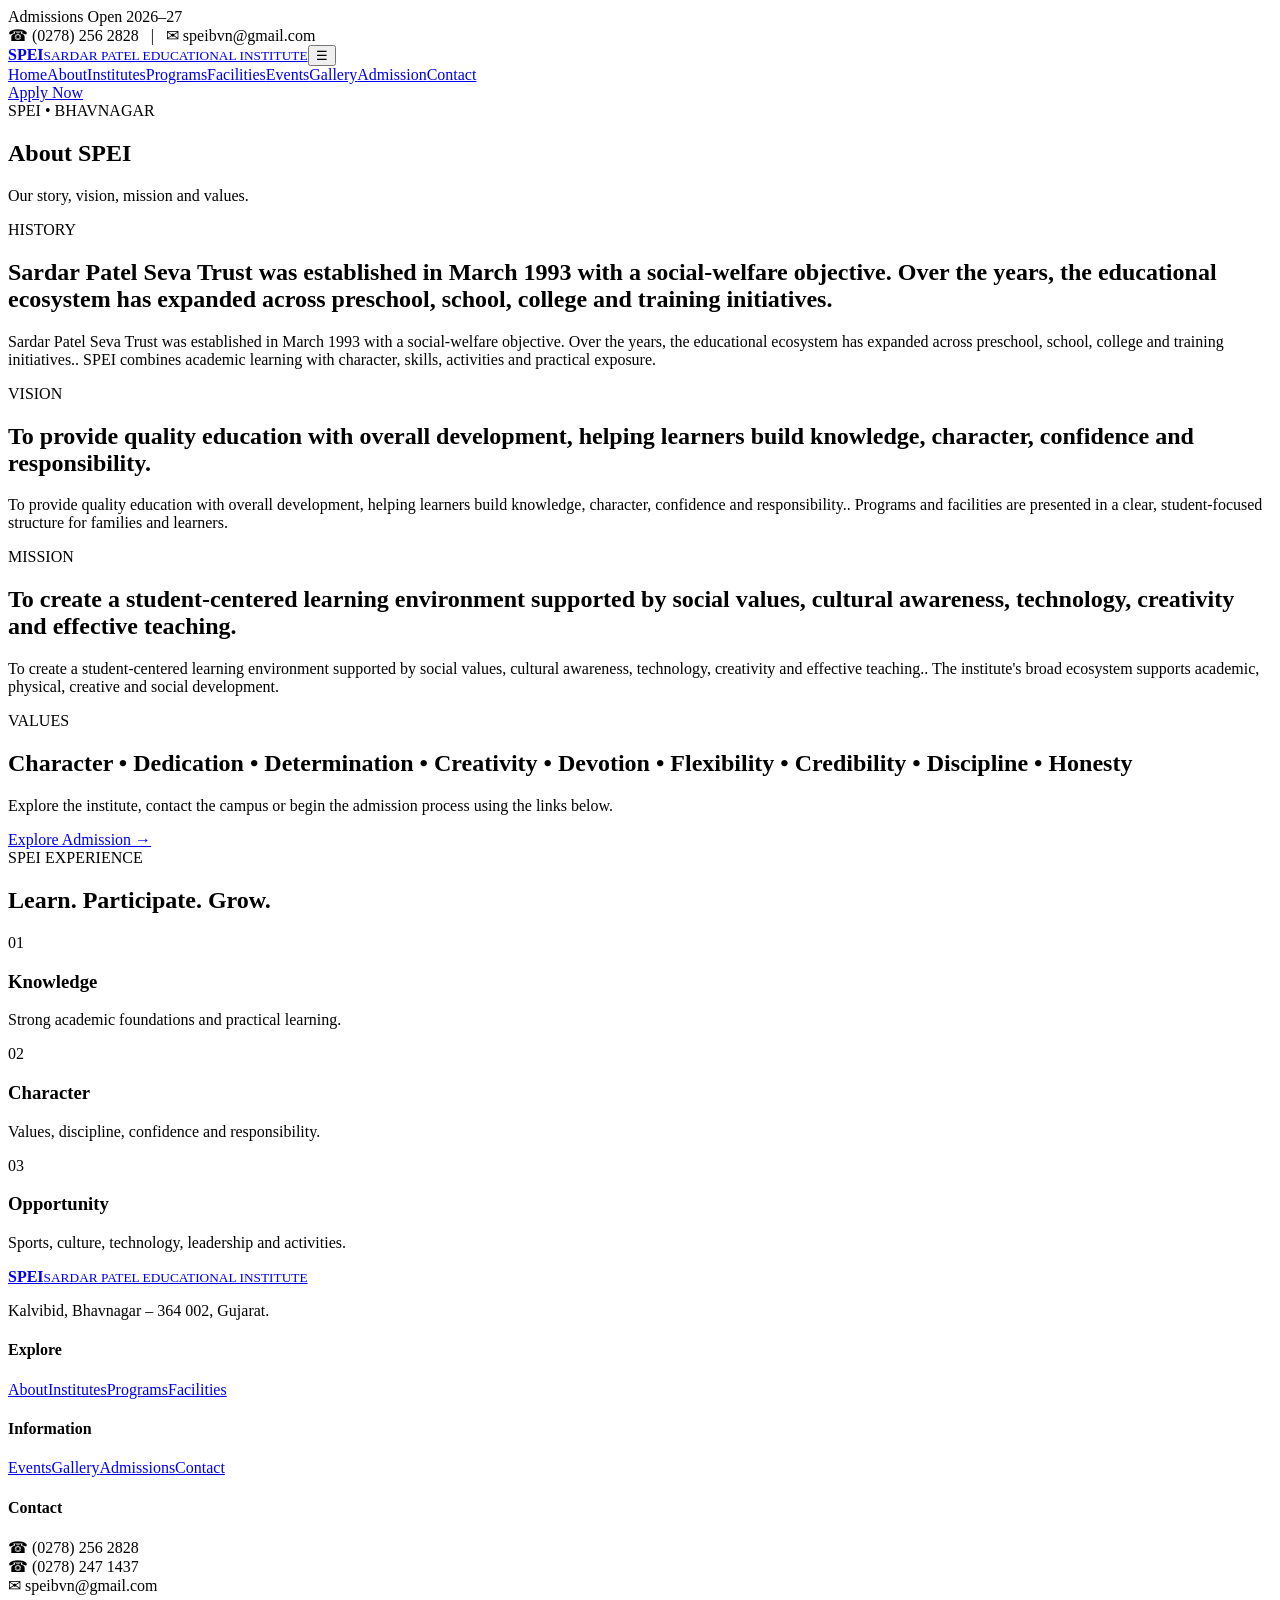
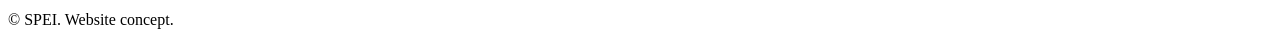
==== about.html @ 8e32c0df "Add files via upload" ====
<!doctype html><html lang="en"><head><meta charset="utf-8"><meta name="viewport" content="width=device-width,initial-scale=1"><title>About SPEI | SPEI</title><link rel="preconnect" href="https://fonts.googleapis.com"><link href="https://fonts.googleapis.com/css2?family=Inter:wght@400;500;600;700&family=Manrope:wght@600;700;800&display=swap" rel="stylesheet"><link rel="stylesheet" href="assets/css/style.css"></head><body><div class="topbar"><div>Admissions Open 2026–27</div><div>☎ (0278) 256 2828 &nbsp; | &nbsp; ✉ speibvn@gmail.com</div></div><header class="header"><a class="brand" href="index.html"><span class="brand-mark"><img src="assets/logo/logo.png" alt="" /></span><span><b>SPEI</b><small>SARDAR PATEL EDUCATIONAL INSTITUTE</small></span></a><button class="menu">☰</button><nav><a href="index.html">Home</a><a href="about.html">About</a><a href="institutes.html">Institutes</a><a href="programs.html">Programs</a><a href="facilities.html">Facilities</a><a href="events.html">Events</a><a href="gallery.html">Gallery</a><a href="admission.html">Admission</a><a href="contact.html">Contact</a></nav><a class="btn btn-primary nav-cta" href="admission.html">Apply Now</a></header><main><section class="page-hero"><div class="container"><span class="eyebrow">SPEI • BHAVNAGAR</span><h1>About SPEI</h1><p>Our story, vision, mission and values.</p></div></section><section class="section"><div class="container"><div class="detail-grid"><article><span class="eyebrow">HISTORY</span><h2>Sardar Patel Seva Trust was established in March 1993 with a social-welfare objective. Over the years, the educational ecosystem has expanded across preschool, school, college and training initiatives.</h2><p>Sardar Patel Seva Trust was established in March 1993 with a social-welfare objective. Over the years, the educational ecosystem has expanded across preschool, school, college and training initiatives.. SPEI combines academic learning with character, skills, activities and practical exposure.</p></article><article><span class="eyebrow">VISION</span><h2>To provide quality education with overall development, helping learners build knowledge, character, confidence and responsibility.</h2><p>To provide quality education with overall development, helping learners build knowledge, character, confidence and responsibility.. Programs and facilities are presented in a clear, student-focused structure for families and learners.</p></article><article><span class="eyebrow">MISSION</span><h2>To create a student-centered learning environment supported by social values, cultural awareness, technology, creativity and effective teaching.</h2><p>To create a student-centered learning environment supported by social values, cultural awareness, technology, creativity and effective teaching.. The institute's broad ecosystem supports academic, physical, creative and social development.</p></article><article><span class="eyebrow">VALUES</span><h2>Character • Dedication • Determination • Creativity • Devotion • Flexibility • Credibility • Discipline • Honesty</h2><p>Explore the institute, contact the campus or begin the admission process using the links below.</p><a class="btn btn-primary" href="admission.html">Explore Admission →</a></article></div></div></section><section class="section soft"><div class="container"><div class="section-head"><div><span class="eyebrow">SPEI EXPERIENCE</span><h2>Learn. Participate. Grow.</h2></div></div><div class="cards three"><div class="info-card"><span class="round">01</span><h3>Knowledge</h3><p>Strong academic foundations and practical learning.</p></div><div class="info-card"><span class="round">02</span><h3>Character</h3><p>Values, discipline, confidence and responsibility.</p></div><div class="info-card"><span class="round">03</span><h3>Opportunity</h3><p>Sports, culture, technology, leadership and activities.</p></div></div></div></section></main><footer><div class="container footer-grid"><div><a class="brand light-brand" href="index.html"><span class="brand-mark"><img src="assets/logo/logo.png" alt="" /></span><span><b>SPEI</b><small>SARDAR PATEL EDUCATIONAL INSTITUTE</small></span></a><p>Kalvibid, Bhavnagar – 364 002, Gujarat.</p></div><div><h4>Explore</h4><a href="about.html">About</a><a href="institutes.html">Institutes</a><a href="programs.html">Programs</a><a href="facilities.html">Facilities</a></div><div><h4>Information</h4><a href="events.html">Events</a><a href="gallery.html">Gallery</a><a href="admission.html">Admissions</a><a href="contact.html">Contact</a></div><div><h4>Contact</h4><p>☎ (0278) 256 2828<br>☎ (0278) 247 1437<br>✉ speibvn@gmail.com</p></div></div><div class="copyright">© <span id="year"></span> SPEI. Website concept.</div></footer><script src="assets/js/main.js"></script></body></html>
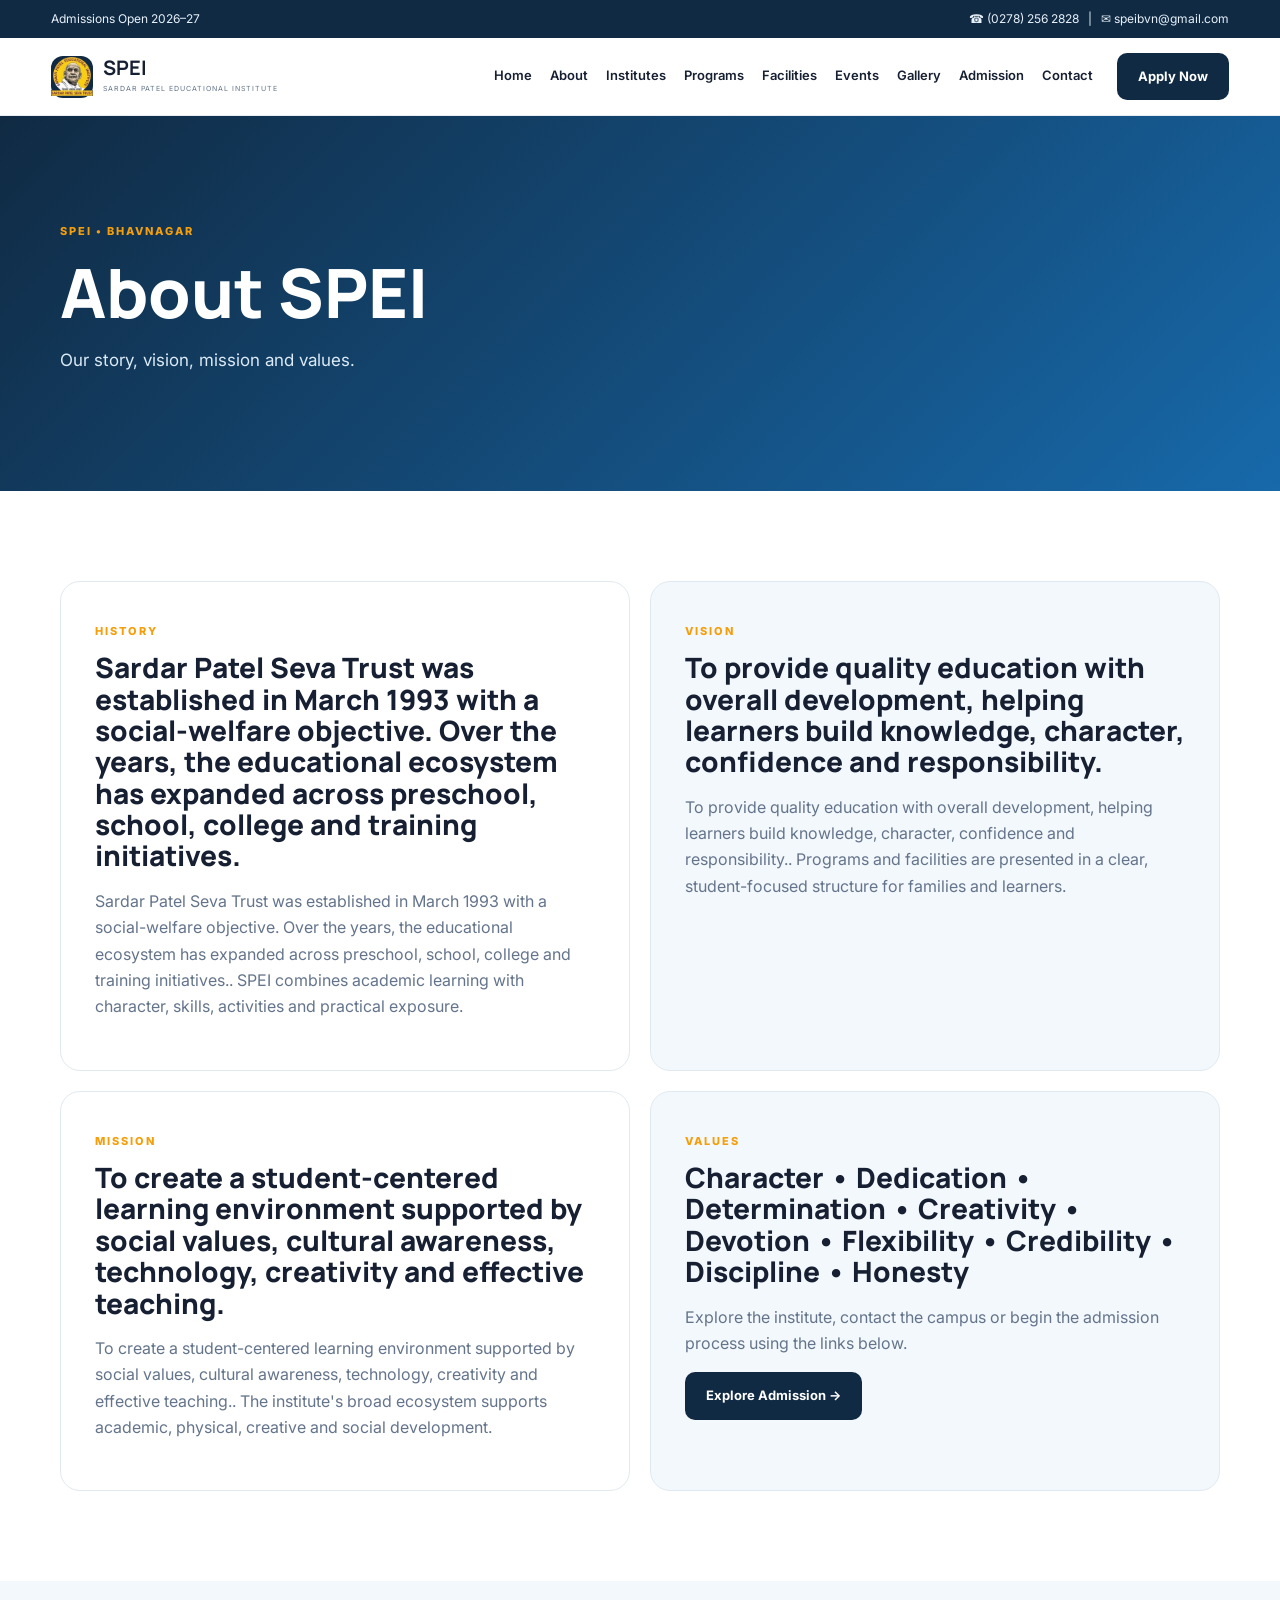
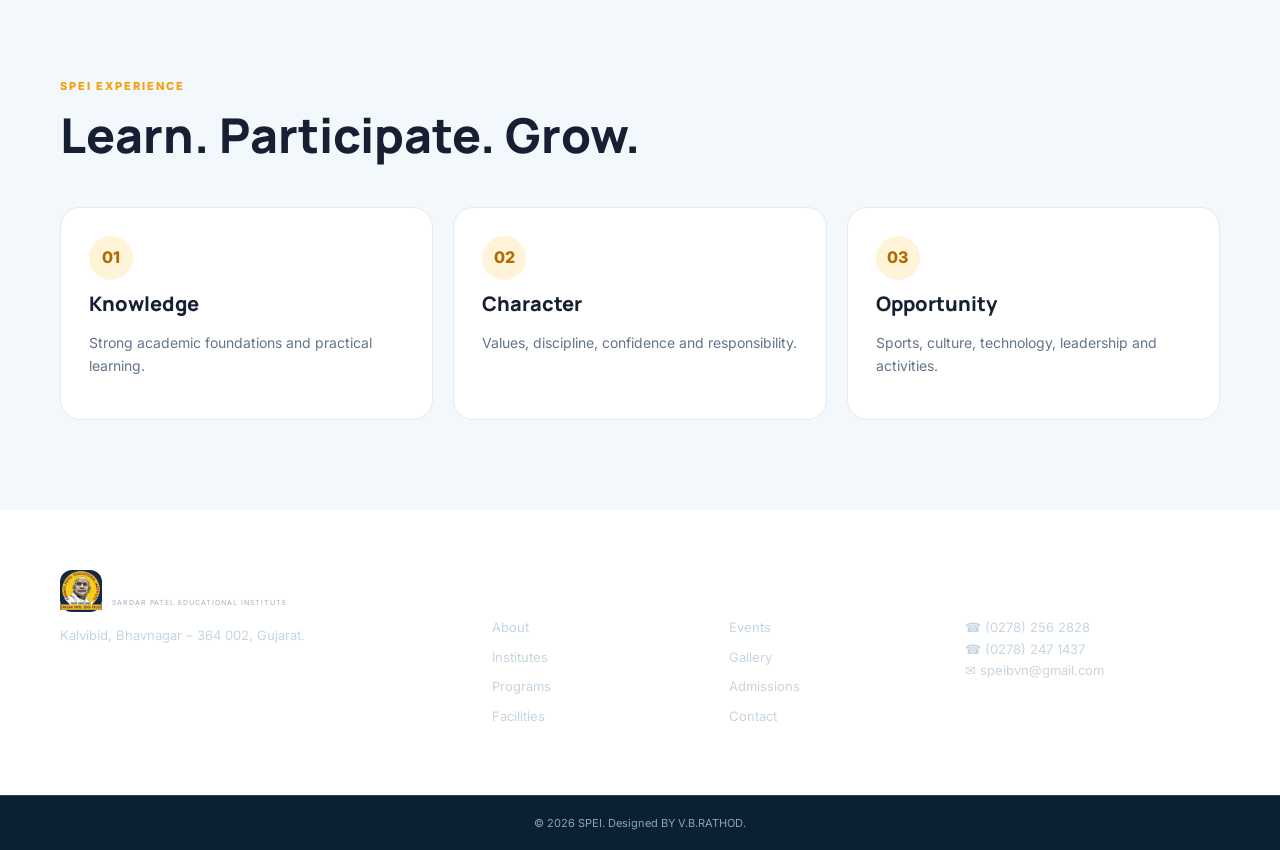
==== commit a93c0f9a: "Update about.html with new content and structure" ====
--- a/about.html
+++ b/about.html
@@ -1 +1 @@
-<!doctype html><html lang="en"><head><meta charset="utf-8"><meta name="viewport" content="width=device-width,initial-scale=1"><title>About SPEI | SPEI</title><link rel="preconnect" href="https://fonts.googleapis.com"><link href="https://fonts.googleapis.com/css2?family=Inter:wght@400;500;600;700&family=Manrope:wght@600;700;800&display=swap" rel="stylesheet"><link rel="stylesheet" href="assets/css/style.css"></head><body><div class="topbar"><div>Admissions Open 2026–27</div><div>☎ (0278) 256 2828 &nbsp; | &nbsp; ✉ speibvn@gmail.com</div></div><header class="header"><a class="brand" href="index.html"><span class="brand-mark"><img src="assets/logo/logo.png" alt="" /></span><span><b>SPEI</b><small>SARDAR PATEL EDUCATIONAL INSTITUTE</small></span></a><button class="menu">☰</button><nav><a href="index.html">Home</a><a href="about.html">About</a><a href="institutes.html">Institutes</a><a href="programs.html">Programs</a><a href="facilities.html">Facilities</a><a href="events.html">Events</a><a href="gallery.html">Gallery</a><a href="admission.html">Admission</a><a href="contact.html">Contact</a></nav><a class="btn btn-primary nav-cta" href="admission.html">Apply Now</a></header><main><section class="page-hero"><div class="container"><span class="eyebrow">SPEI • BHAVNAGAR</span><h1>About SPEI</h1><p>Our story, vision, mission and values.</p></div></section><section class="section"><div class="container"><div class="detail-grid"><article><span class="eyebrow">HISTORY</span><h2>Sardar Patel Seva Trust was established in March 1993 with a social-welfare objective. Over the years, the educational ecosystem has expanded across preschool, school, college and training initiatives.</h2><p>Sardar Patel Seva Trust was established in March 1993 with a social-welfare objective. Over the years, the educational ecosystem has expanded across preschool, school, college and training initiatives.. SPEI combines academic learning with character, skills, activities and practical exposure.</p></article><article><span class="eyebrow">VISION</span><h2>To provide quality education with overall development, helping learners build knowledge, character, confidence and responsibility.</h2><p>To provide quality education with overall development, helping learners build knowledge, character, confidence and responsibility.. Programs and facilities are presented in a clear, student-focused structure for families and learners.</p></article><article><span class="eyebrow">MISSION</span><h2>To create a student-centered learning environment supported by social values, cultural awareness, technology, creativity and effective teaching.</h2><p>To create a student-centered learning environment supported by social values, cultural awareness, technology, creativity and effective teaching.. The institute's broad ecosystem supports academic, physical, creative and social development.</p></article><article><span class="eyebrow">VALUES</span><h2>Character • Dedication • Determination • Creativity • Devotion • Flexibility • Credibility • Discipline • Honesty</h2><p>Explore the institute, contact the campus or begin the admission process using the links below.</p><a class="btn btn-primary" href="admission.html">Explore Admission →</a></article></div></div></section><section class="section soft"><div class="container"><div class="section-head"><div><span class="eyebrow">SPEI EXPERIENCE</span><h2>Learn. Participate. Grow.</h2></div></div><div class="cards three"><div class="info-card"><span class="round">01</span><h3>Knowledge</h3><p>Strong academic foundations and practical learning.</p></div><div class="info-card"><span class="round">02</span><h3>Character</h3><p>Values, discipline, confidence and responsibility.</p></div><div class="info-card"><span class="round">03</span><h3>Opportunity</h3><p>Sports, culture, technology, leadership and activities.</p></div></div></div></section></main><footer><div class="container footer-grid"><div><a class="brand light-brand" href="index.html"><span class="brand-mark"><img src="assets/logo/logo.png" alt="" /></span><span><b>SPEI</b><small>SARDAR PATEL EDUCATIONAL INSTITUTE</small></span></a><p>Kalvibid, Bhavnagar – 364 002, Gujarat.</p></div><div><h4>Explore</h4><a href="about.html">About</a><a href="institutes.html">Institutes</a><a href="programs.html">Programs</a><a href="facilities.html">Facilities</a></div><div><h4>Information</h4><a href="events.html">Events</a><a href="gallery.html">Gallery</a><a href="admission.html">Admissions</a><a href="contact.html">Contact</a></div><div><h4>Contact</h4><p>☎ (0278) 256 2828<br>☎ (0278) 247 1437<br>✉ speibvn@gmail.com</p></div></div><div class="copyright">© <span id="year"></span> SPEI. Website concept.</div></footer><script src="assets/js/main.js"></script></body></html>+<!doctype html><html lang="en"><head><meta charset="utf-8"><meta name="viewport" content="width=device-width,initial-scale=1"><title>About SPEI | SPEI</title><link rel="preconnect" href="https://fonts.googleapis.com"><link href="https://fonts.googleapis.com/css2?family=Inter:wght@400;500;600;700&family=Manrope:wght@600;700;800&display=swap" rel="stylesheet"><link rel="stylesheet" href="assets/css/style.css"></head><body><div class="topbar"><div>Admissions Open 2026–27</div><div>☎ (0278) 256 2828 &nbsp; | &nbsp; ✉ speibvn@gmail.com</div></div><header class="header"><a class="brand" href="index.html"><span class="brand-mark"><img src="assets/logo/logo.png" alt="" /></span><span><b>SPEI</b><small>SARDAR PATEL EDUCATIONAL INSTITUTE</small></span></a><button class="menu">☰</button><nav><a href="index.html">Home</a><a href="about.html">About</a><a href="institutes.html">Institutes</a><a href="programs.html">Programs</a><a href="facilities.html">Facilities</a><a href="events.html">Events</a><a href="gallery.html">Gallery</a><a href="admission.html">Admission</a><a href="contact.html">Contact</a></nav><a class="btn btn-primary nav-cta" href="admission.html">Apply Now</a></header><main><section class="page-hero"><div class="container"><span class="eyebrow">SPEI • BHAVNAGAR</span><h1>About SPEI</h1><p>Our story, vision, mission and values.</p></div></section><section class="section"><div class="container"><div class="detail-grid"><article><span class="eyebrow">HISTORY</span><h2>Sardar Patel Seva Trust was established in March 1993 with a social-welfare objective. Over the years, the educational ecosystem has expanded across preschool, school, college and training initiatives.</h2><p>Sardar Patel Seva Trust was established in March 1993 with a social-welfare objective. Over the years, the educational ecosystem has expanded across preschool, school, college and training initiatives.. SPEI combines academic learning with character, skills, activities and practical exposure.</p></article><article><span class="eyebrow">VISION</span><h2>To provide quality education with overall development, helping learners build knowledge, character, confidence and responsibility.</h2><p>To provide quality education with overall development, helping learners build knowledge, character, confidence and responsibility.. Programs and facilities are presented in a clear, student-focused structure for families and learners.</p></article><article><span class="eyebrow">MISSION</span><h2>To create a student-centered learning environment supported by social values, cultural awareness, technology, creativity and effective teaching.</h2><p>To create a student-centered learning environment supported by social values, cultural awareness, technology, creativity and effective teaching.. The institute's broad ecosystem supports academic, physical, creative and social development.</p></article><article><span class="eyebrow">VALUES</span><h2>Character • Dedication • Determination • Creativity • Devotion • Flexibility • Credibility • Discipline • Honesty</h2><p>Explore the institute, contact the campus or begin the admission process using the links below.</p><a class="btn btn-primary" href="admission.html">Explore Admission →</a></article></div></div></section><section class="section soft"><div class="container"><div class="section-head"><div><span class="eyebrow">SPEI EXPERIENCE</span><h2>Learn. Participate. Grow.</h2></div></div><div class="cards three"><div class="info-card"><span class="round">01</span><h3>Knowledge</h3><p>Strong academic foundations and practical learning.</p></div><div class="info-card"><span class="round">02</span><h3>Character</h3><p>Values, discipline, confidence and responsibility.</p></div><div class="info-card"><span class="round">03</span><h3>Opportunity</h3><p>Sports, culture, technology, leadership and activities.</p></div></div></div></section></main><footer><div class="container footer-grid"><div><a class="brand light-brand" href="index.html"><span class="brand-mark"><img src="assets/logo/logo.png" alt="" /></span><span><b>SPEI</b><small>SARDAR PATEL EDUCATIONAL INSTITUTE</small></span></a><p>Kalvibid, Bhavnagar – 364 002, Gujarat.</p></div><div><h4>Explore</h4><a href="about.html">About</a><a href="institutes.html">Institutes</a><a href="programs.html">Programs</a><a href="facilities.html">Facilities</a></div><div><h4>Information</h4><a href="events.html">Events</a><a href="gallery.html">Gallery</a><a href="admission.html">Admissions</a><a href="contact.html">Contact</a></div><div><h4>Contact</h4><p>☎ (0278) 256 2828<br>☎ (0278) 247 1437<br>✉ speibvn@gmail.com</p></div></div><div class="copyright">© <span id="year"></span> SPEI. Designed BY V.B.RATHOD.</div></footer><script src="assets/js/main.js"></script></body></html>
--- a/assets/css/style.css
+++ b/assets/css/style.css
@@ -0,0 +1,17 @@
+@import url("https://fonts.googleapis.com/css2?family=Inter:wght@400;500;600;700;800&family=Manrope:wght@400;500;600;700;800&display=swap");
+*{box-sizing:border-box}html{scroll-behavior:smooth}body{margin:0;font-family:Inter,Arial,sans-serif;color:#172033;background:#fff;line-height:1.65}a{text-decoration:none;color:inherit}img{max-width:100%;height:auto;display:block}.container{width:min(1160px,92%);margin:auto}.topbar{height:38px;padding:0 4%;display:flex;justify-content:space-between;align-items:center;background:#102A43;color:#e7f1fa;font-size:12px}.header{height:78px;padding:0 4%;display:flex;align-items:center;gap:24px;background:#fff;position:sticky;top:0;z-index:20;border-bottom:1px solid #e8edf3}.brand{display:flex;align-items:center;gap:10px;margin-right:auto}.brand-mark{width:42px;height:42px;border-radius:12px;background:#102A43;color:#F59E0B;display:grid;place-items:center;font-family:Manrope;font-weight:800}.brand b{display:block;font-family:Manrope;font-size:20px;line-height:1}.brand small{display:block;font-size:7px;letter-spacing:1px;color:#64748B;margin-top:5px;white-space:nowrap}nav{display:flex;gap:18px;font-size:13px;font-weight:600}nav a{padding:28px 0;border-bottom:2px solid transparent}nav a:hover,nav a.active{color:#1769AA;border-color:#F59E0B}.btn{display:inline-flex;align-items:center;justify-content:center;padding:12px 20px;border-radius:10px;font-weight:700;font-size:13px;border:1px solid transparent;transition:.25s}.btn:hover{transform:translateY(-2px)}.btn-primary{background:#102A43;color:#fff}.btn-accent{background:#F59E0B;color:#102A43}.btn-light{background:#fff;color:#102A43}.btn-outline{border-color:#64748B;color:#fff}.menu{display:none;border:0;background:none;font-size:24px}.hero{min-height:610px;background:linear-gradient(120deg,#102A43 0%,#1769AA 52%,#0d3859 100%);position:relative;display:flex;align-items:center;overflow:hidden}.hero:after{content:"";position:absolute;width:500px;height:500px;border-radius:50%;right:-180px;top:-120px;background:rgba(245,158,11,.18);filter:blur(5px)}.hero-overlay{position:absolute;inset:0;background:radial-gradient(circle at 75% 45%,rgba(255,255,255,.12),transparent 35%)}.hero-content{position:relative;z-index:2;color:#fff;padding:90px 0;max-width:760px}.eyebrow{font-size:11px;font-weight:800;letter-spacing:2px;color:#F59E0B}.hero h1{font:800 clamp(42px,6vw,76px)/1.05 Manrope;margin:18px 0}.hero h1 span{color:#dceefe}.hero p{font-size:18px;color:#d8e7f3;max-width:650px}.actions{display:flex;gap:12px;margin-top:28px}.stats{background:#fff;box-shadow:0 12px 35px rgba(16,42,67,.12);position:relative;z-index:4}.stats-grid{display:grid;grid-template-columns:repeat(4,1fr)}.stats-grid div{padding:27px;text-align:center;border-right:1px solid #e7edf3}.stats-grid div:last-child{border:0}.stats strong{display:block;font:800 30px Manrope;color:#102A43}.stats span{font-size:12px;color:#64748B}.section{padding:90px 0}.soft{background:#F3F8FC}.dark{background:#102A43;color:#fff}.section-head{display:flex;justify-content:space-between;align-items:end;gap:20px;margin-bottom:35px}.section h2{font:800 clamp(30px,4vw,48px)/1.12 Manrope;margin:10px 0}.section h3{font:800 20px Manrope;margin:10px 0}.text-link,.arrow{color:#1769AA;font-weight:700;font-size:13px}.split{display:grid;grid-template-columns:1fr 1fr;gap:55px;align-items:center}.campus{min-height:440px;border-radius:28px;background:linear-gradient(145deg,#1769AA,#102A43);position:relative;overflow:hidden}.campus:before{content:"";position:absolute;inset:0;background:radial-gradient(circle at 70% 30%,rgba(245,158,11,.45),transparent 22%),linear-gradient(135deg,transparent 40%,rgba(255,255,255,.08) 40%)}.campus>div{position:absolute;left:35px;bottom:35px;color:#fff}.campus span{display:block;color:#F59E0B;font-weight:700}.campus b{display:block;font:800 35px Manrope;margin-top:8px}.lead{font-size:21px;font-weight:600}.mini-grid{display:grid;grid-template-columns:1fr 1fr;gap:18px;margin-top:28px}.mini-grid div{padding:18px;border:1px solid #e5ebf1;border-radius:14px}.mini-grid b,.mini-grid span{display:block}.mini-grid span{font-size:13px;color:#64748B;margin-top:4px}.cards{display:grid;gap:20px}.cards.four{grid-template-columns:repeat(4,1fr)}.cards.three{grid-template-columns:repeat(3,1fr)}.feature-card,.info-card,.admission-card{padding:28px;border:1px solid #e3eaf1;border-radius:20px;background:#fff;transition:.25s}.feature-card:hover,.info-card:hover,.admission-card:hover{transform:translateY(-7px);box-shadow:0 18px 40px rgba(16,42,67,.11);border-color:#cbddea}.feature-card .icon{display:grid;place-items:center;width:42px;height:42px;border-radius:12px;background:#eaf4fb;color:#1769AA;font-weight:800}.info-card .round,.admission-card .round{width:44px;height:44px;border-radius:50%;display:grid;place-items:center;background:#fff3d8;color:#b16b00;font-weight:800}.info-card p,.feature-card p,.admission-card p{color:#64748B;font-size:14px}.achievement-grid{display:grid;grid-template-columns:repeat(3,1fr);gap:20px}.achievement-grid>div{padding:32px;border:1px solid #294a65;border-radius:20px;background:rgba(255,255,255,.04)}.achievement-grid small{color:#F59E0B;font-weight:800;letter-spacing:2px}.achievement-grid strong{display:block;font:800 25px Manrope;margin:15px 0}.achievement-grid span{font-size:12px;color:#b6c9d9}.cta-box{padding:48px 55px;border-radius:24px;background:#eaf4fb;display:flex;align-items:center;justify-content:space-between;gap:20px}.page-hero{padding:100px 0;background:linear-gradient(135deg,#102A43,#1769AA);color:#fff}.page-hero h1{font:800 clamp(40px,6vw,68px)/1.05 Manrope;margin:15px 0}.page-hero p{max-width:700px;color:#dbeaf6;font-size:17px}.detail-grid{display:grid;grid-template-columns:1fr 1fr;gap:20px}.detail-grid article{padding:34px;border:1px solid #e1e9f0;border-radius:20px;background:#fff}.detail-grid article:nth-child(even){background:#F3F8FC}.detail-grid h2{font-size:28px}.detail-grid p{color:#64748B}.admission-card ul{padding-left:20px;color:#64748B;font-size:14px}.narrow{max-width:760px}.form{display:grid;gap:14px}.form input,.form textarea,.form select{width:100%;padding:14px 15px;border:1px solid #d9e2ea;border-radius:10px;font:inherit;background:#fff}.form textarea{min-height:130px;resize:vertical}.form-row{display:grid;grid-template-columns:1fr 1fr;gap:14px}.form-message{font-weight:700;color:#16805A}.card-form{padding:32px;border:1px solid #dfe8ef;border-radius:20px;box-shadow:0 12px 35px rgba(16,42,67,.07)}.contact-grid{display:grid;grid-template-columns:1fr 1fr;gap:60px;align-items:start}.contact-info h2{font-size:35px}.contact-item{padding:18px 0;border-bottom:1px solid #e4ebf1;display:flex;justify-content:space-between;gap:20px}.contact-item span{color:#64748B;text-align:right}.map-box{min-height:280px;background:linear-gradient(135deg,#eaf4fb,#dbeaf6);display:grid;place-items:center;text-align:center;padding:30px}.map-box>div{max-width:600px}.footer-grid{display:grid;grid-template-columns:2fr 1fr 1fr 1.3fr;gap:40px;padding:60px 0;color:#c7d5e0}.footer-grid h4{color:#fff;margin-top:0}.footer-grid a:not(.brand){display:block;margin:8px 0;color:#c7d5e0;font-size:13px}.footer-grid p{font-size:13px}.light-brand{color:#fff}.light-brand small{color:#9fb2c2}.copyright{text-align:center;padding:18px;border-top:1px solid #263f54;color:#8ea4b6;font-size:11px;background:#0b2032}
+@media(max-width:1050px){nav{gap:10px;font-size:12px}.nav-cta{display:none}.cards.four{grid-template-columns:1fr 1fr}}
+@media(max-width:780px){.topbar{height:auto;padding:8px 4%;font-size:10px;gap:8px;flex-wrap:wrap}.header{height:68px}.menu{display:block}nav{position:absolute;left:4%;right:4%;top:68px;background:#fff;padding:10px 18px;display:none;flex-direction:column;box-shadow:0 18px 40px rgba(16,42,67,.16);border-radius:14px}nav.open{display:flex}nav a{padding:10px 0;border:0}.split,.detail-grid,.contact-grid{grid-template-columns:1fr}.stats-grid{grid-template-columns:1fr 1fr}.stats-grid div{padding:20px;border-bottom:1px solid #e7edf3}.cards.three,.achievement-grid{grid-template-columns:1fr}.section{padding:65px 0}.section-head{align-items:start;flex-direction:column}.hero{min-height:600px}.hero-content{padding:70px 0}.hero h1{font-size:45px}.actions{flex-direction:column;align-items:stretch}.cta-box{padding:32px;flex-direction:column;align-items:flex-start}.footer-grid{grid-template-columns:1fr 1fr}.form-row{grid-template-columns:1fr}}
+@media(max-width:500px){.brand small{display:none}.brand b{font-size:18px}.cards.four{grid-template-columns:1fr}.footer-grid{grid-template-columns:1fr}.hero h1{font-size:40px}.campus{min-height:330px}.contact-item{display:block}.contact-item span{display:block;text-align:left;margin-top:5px}}
+
+/* GitHub Pages / responsive stability fixes */
+html,body{overflow-x:hidden}
+button,input,textarea,select{box-sizing:border-box}
+a,button{touch-action:manipulation}
+@media(max-width:780px){
+  .header{position:sticky;top:0}
+  .brand{min-width:0}
+  .brand b{white-space:nowrap}
+  .hero-content{width:100%}
+  .actions .btn{width:100%}
+                                                                                                                                                                                                                                                                                                                                                                                                                                                                                                                                                                                                                                                                                                                              }
